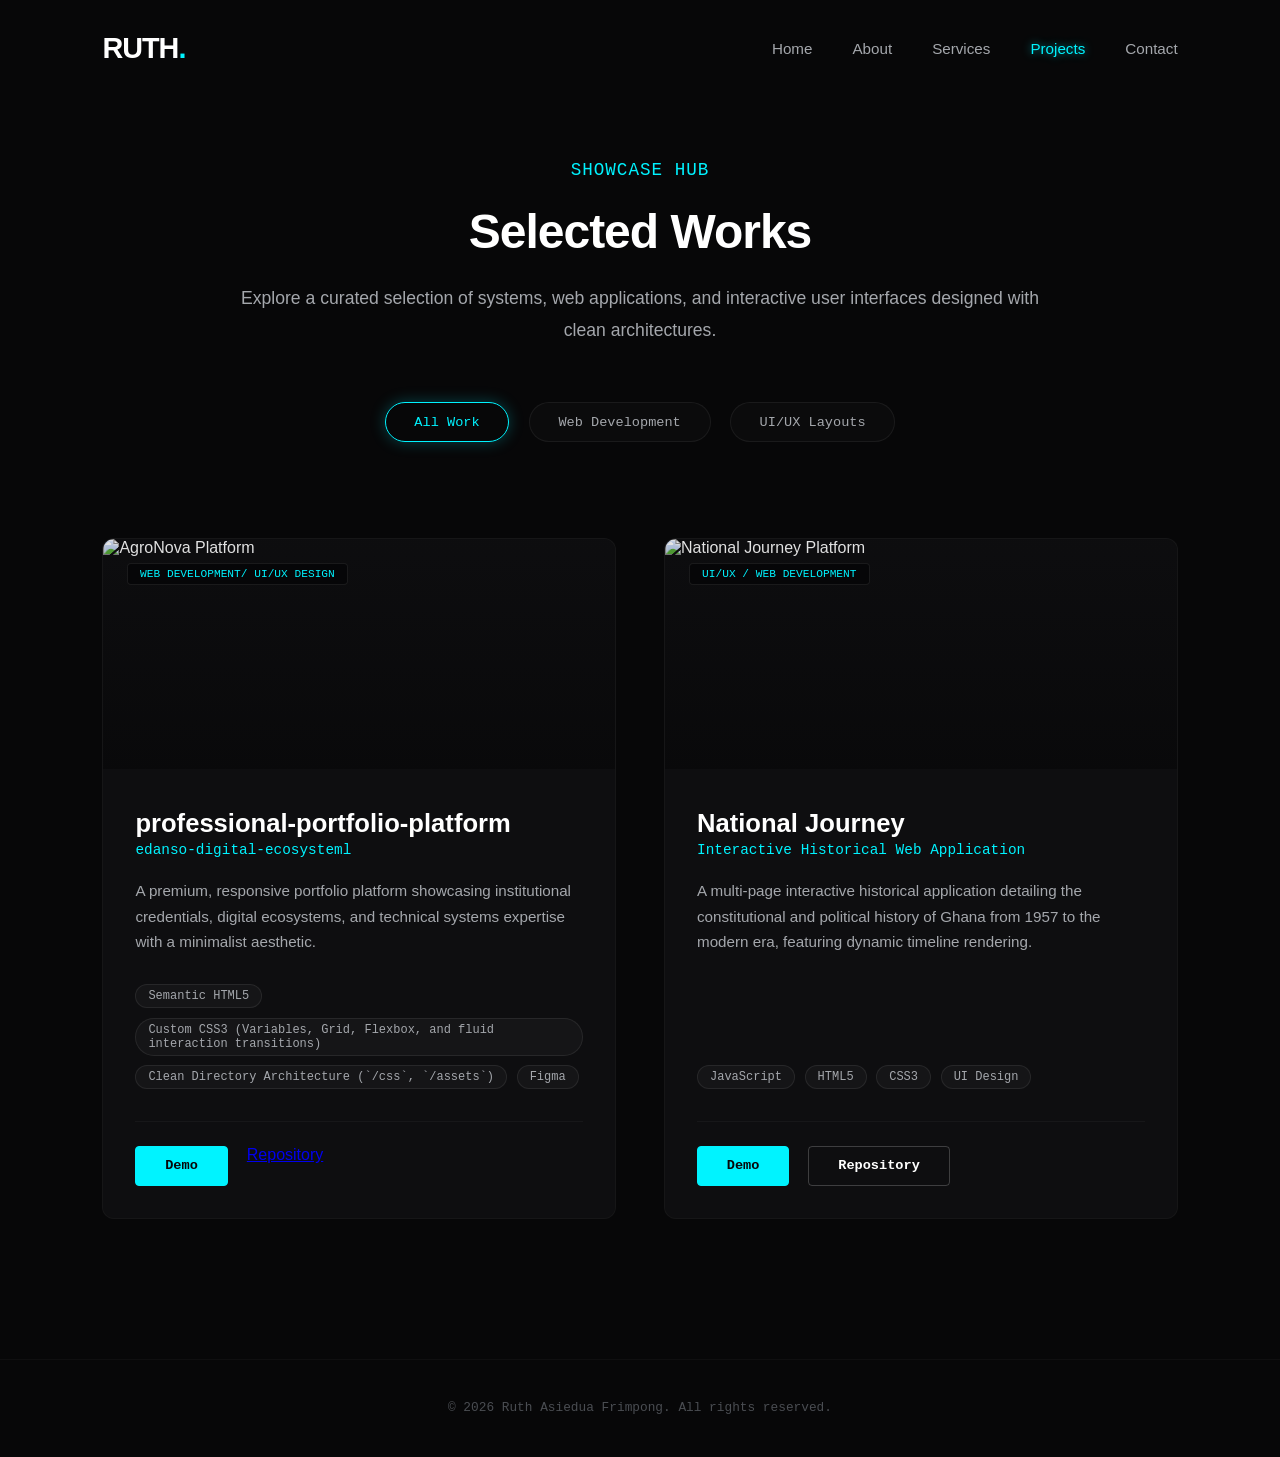
==== Portfolio/projects.html @ 40dd5fbd "Add files via upload" ====
<!DOCTYPE html>
<html lang="en">
<head>
    <meta charset="UTF-8">
    <meta name="viewport" content="width=device-width, initial-scale=1.0">
    <title>Portfolio Gallery | Ruth Asiedua Frimpong</title>
    <link rel="stylesheet" href="https://cdnjs.cloudflare.com/ajax/libs/font-awesome/6.4.0/css/all.min.css">
    <link rel="stylesheet" href="style.css">
</head>
<body class="bg-dark-portal">

    <nav class="portal-nav">
        <div class="nav-container">
            <a href="index.html" class="nav-logo">RUTH<span>.</span></a>
            <ul class="nav-links">
                <li><a href="index.html">Home</a></li>
                <li><a href="about.html">About</a></li>
                <li><a href="services.html">Services</a></li>
                <li><a href="projects.html" class="active">Projects</a></li>
                <li><a href="index.html#contact">Contact</a></li> </ul>
        </div>
    </nav>

    <section class="gallery-hero-banner">
        <div class="gallery-banner-content">
            <span class="subheading-accent">Showcase Hub</span>
            <h1 class="page-main-title">Selected Works</h1>
            <p class="banner-subtext">Explore a curated selection of systems, web applications, and interactive user interfaces designed with clean architectures.</p>
            
            <div class="filter-controls-row">
                <button class="filter-btn active" data-filter="all">All Work</button>
                <button class="filter-btn" data-filter="fullstack">Web Development</button>
                <button class="filter-btn" data-filter="uiux">UI/UX Layouts</button>
            </div>
        </div>
    </section>

    <section class="gallery-grid-container">
        <div class="portfolio-display-grid" id="portfolioGrid">
            
            <div class="gallery-project-card" data-category="fullstack">
                <div class="gallery-card-image">
                    <img src="/img/Screenshot 2026-06-18 155500.png" alt="AgroNova Platform">
                    <div class="card-image-overlay">
                        <span class="cat-badge">Web Development/ UI/UX Design</span>
                    </div>
                </div>
                <div class="gallery-card-details">
                    <h3>professional-portfolio-platform</h3>
                    <h4>edanso-digital-ecosysteml</h4>
                    <p>A premium, responsive portfolio platform showcasing institutional credentials, digital ecosystems, and technical systems expertise with a minimalist aesthetic.</p>


                    <div class="card-tech-row">
                        <span class="tech-pill">Semantic HTML5</span>
                        <span class="tech-pill">Custom CSS3 (Variables, Grid, Flexbox, and fluid interaction transitions)</span>
                    
                        <span class="tech-pill">Clean Directory Architecture (`/css`, `/assets`)</span>
                        <span class="tech-pill">Figma</span>
                    </div>
                    
                    <div class="gallery-card-actions">
                        <a href="https://edansoport.netlify.app/" class="proj-btn btn-demo">Demo</a>
                        <a href="https://github.com/raf-stacks/E-danso">    Repository</a>
                    </div>
                </div>
            </div>

            <div class="gallery-project-card" data-category="uiux">
                <div class="gallery-card-image">
                    <img src="/img/Screenshot 2026-06-18 153924.png" alt="National Journey Platform">
                    <div class="card-image-overlay">
                        <span class="cat-badge">UI/UX / Web Development</span>
                    </div>
                </div>
                <div class="gallery-card-details">
                    <h3>National Journey</h3>
                    <h4>Interactive Historical Web Application</h4>
                    <p>A multi-page interactive historical application detailing the constitutional and political history of Ghana from 1957 to the modern era, featuring dynamic timeline rendering.</p>
                    
                    <div class="card-tech-row">
                        <span class="tech-pill">JavaScript</span>
                        <span class="tech-pill">HTML5</span>
                        <span class="tech-pill">CSS3</span>
                        <span class="tech-pill">UI Design</span>
                    </div>
                    
                    <div class="gallery-card-actions">
                        <a href="https://patiotism.netlify.app/" class="proj-btn btn-demo">Demo</a>
                        <a href="https://github.com/raf-stacks/National-Symbols" class="proj-btn btn-repo">Repository</a>
                    </div>
                </div>
            </div>

            </div>
    </section>

    <footer class="portal-footer">
        <p>&copy; 2026 Ruth Asiedua Frimpong. All rights reserved.</p>
    </footer>

    <script src="gallery.js"></script>
</body>
</html>
---- Portfolio/style.css ----
html {
    scroll-behavior: smooth;
    /* keep any other existing root properties here */
}

/* Core Configurations */
:root {
    --bg-dark: #070708;
    --text-white: #ffffff;
    --text-muted: #a4a7ac;
    --neon-cyan: #00f3ff;
    --font-sans: 'Inter', sans-serif;
    --font-mono: 'JetBrains Mono', monospace;
    
}

* {
    margin: 0;
    padding: 0;
    box-sizing: border-box;
}

body {
    background-color: var(--bg-dark);
    color: var(--text-white);
    font-family: var(--font-sans);
    overflow-x: hidden;
}

/* Persistent Header Styling */
header {
    position: fixed;
    top: 0;
    left: 0;
    width: 100%;
    padding: 1.5rem 8%;
    background: rgba(7, 7, 8, 0.9);
    backdrop-filter: blur(12px);
    z-index: 100;
    border-bottom: 1px solid rgba(255, 255, 255, 0.05);
}

nav {
    display: flex;
    justify-content: space-between;
    align-items: center;
}

.logo {
    font-family: var(--font-mono);
    color: #ff3344;
    font-weight: 700;
    font-size: 1.2rem;
    letter-spacing: 1px;
}

nav ul {
    display: flex;
    list-style: none;
    gap: 2.5rem;
}

nav ul li a {
    text-decoration: none;
    color: var(--text-muted);
    font-weight: 500;
    font-size: 0.95rem;
    transition: color 0.3s ease;
}

nav ul li a:hover, nav ul li a.active {
    color: var(--neon-cyan);
    text-shadow: 0 0 8px rgba(0, 243, 255, 0.6);
}







.portal-nav {
    position: absolute;
    top: 0;
    left: 0;
    width: 100%;
    z-index: 100;
    padding: 2rem 8%;
    background: transparent;
}

.nav-container {
    display: flex;
    justify-content: space-between;
    align-items: center;
    max-width: 1200px;
    margin: 0 auto;
    width: 100%;
}

.nav-logo {
    font-family: var(--font-sans);
    font-weight: 800;
    font-size: 1.8rem;
    letter-spacing: -1px;
    color: var(--text-white);
    text-decoration: none;
}

.nav-logo span {
    color: var(--neon-cyan);
}

.nav-links {
    display: flex;
    list-style: none;
    gap: 2.5rem;
    margin: 0;
    padding: 0;
}

.nav-links a {
    text-decoration: none;
    color: var(--text-muted);
    font-weight: 500;
    font-size: 0.95rem;
    transition: color 0.3s ease;
}

.nav-links a:hover, 
.nav-links a.active {
    color: var(--neon-cyan);
    text-shadow: 0 0 8px rgba(0, 243, 255, 0.6);
}














/* Two-Column Main Hero Grid */
.hero {
    min-height: 100vh;
    display: flex;
    align-items: center;
    padding: 0 8%;
    padding-top: 80px;
}

.hero-container {
    display: grid;
    grid-template-columns: 1.1fr 0.9fr;
    gap: 4rem;
    width: 100%;
    align-items: center;
}

/* Left Content Column Layout */
.hero-text-column .greeting {
    font-family: var(--font-mono);
    color: var(--text-white);
    font-size: 1.2rem;
    display: block;
    margin-bottom: 0.5rem;
}

.hero-text-column h1 {
    font-size: 3.2rem;
    font-weight: 700;
    line-height: 1.2;
    margin-bottom: 0.5rem;
}

.hero-text-column h2 {
    font-size: 2.2rem;
    color: var(--neon-cyan);
    font-weight: 600;
    margin-bottom: 1.5rem;
    text-shadow: 0 0 15px rgba(0, 243, 255, 0.3);
}

.hero-intro {
    color: var(--text-muted);
    font-size: 1.05rem;
    max-width: 520px;
    line-height: 1.7;
    margin-bottom: 2rem;
}

/* Clean Social Icon Circle Actions */
.social-icons {
    display: flex;
    gap: 1.2rem;
    margin-bottom: 2.5rem;
}

.social-icons a {
    width: 45px;
    height: 45px;
    background: rgba(0, 243, 255, 0.1);
    border: 1px solid rgba(0, 243, 255, 0.3);
    border-radius: 50%;
    display: flex;
    justify-content: center;
    align-items: center;
    color: var(--neon-cyan);
    text-decoration: none;
    font-size: 1.1rem;
    transition: all 0.3s ease;
}

.social-icons a:hover {
    transform: scale(1.1);
    background: var(--neon-cyan);
    color: var(--bg-dark);
    box-shadow: 0 0 15px var(--neon-cyan);
}




.btn {
    padding: 0.9rem 2rem;
    font-family: var(--font-mono);
    font-weight: 700;
    letter-spacing: 1px;
    text-decoration: none;
    text-align: center;
    border-radius: 4px;
    transition: all 0.3s ease;
    font-size: 0.9rem;
}

.btn-primary {
    border: 2px solid var(--neon-cyan);
    color: var(--neon-cyan);
    background: transparent;
    box-shadow: inset 0 0 0 0 var(--neon-cyan);
}

.btn-primary:hover {
    box-shadow: inset 0 0 20px rgba(0, 243, 255, 0.2), 0 0 15px rgba(0, 243, 255, 0.4);
    background: rgba(0, 243, 255, 0.05);
}

.btn-secondary {
    border: 2px solid var(--neon-cyan);
    color: var(--neon-cyan);
    background: transparent;
}

.btn-secondary:hover {
    box-shadow: inset 0 0 20px rgba(0, 243, 255, 0.2), 0 0 15px rgba(0, 243, 255, 0.4);
    background: rgba(0, 243, 255, 0.05);
}

/* Right Side Animation Canvas Mechanics */
.hero-animation-column {
    position: relative;
    width: 100%;
    height: 500px;
    display: flex;
    justify-content: center;
    align-items: center;
}

.floating-canvas {
    position: relative;
    width: 100%;
    height: 100%;
}

.tech-icon {
    position: absolute;
    font-size: 2.8rem;
    opacity: 0.75;
    filter: drop-shadow(0 4px 10px rgba(0, 0, 0, 0.5));
}

/* Pure CSS Floating Movement Presets */
@keyframes fluidFloatY {
    0%, 100% { transform: translateY(0) rotate(0deg); }
    50% { transform: translateY(-25px) rotate(8deg); }
}

@keyframes fluidFloatX {
    0%, 100% { transform: translateX(0) rotate(0deg); }
    50% { transform: translateX(20px) rotate(-8deg); }
}

/* Individual Icon Relative Grid Placements & Delays */
.float-item-1  { top: 10%; left: 15%;  animation: fluidFloatY 6s ease-in-out infinite; }
.float-item-2  { top: 12%; right: 20%; animation: fluidFloatX 7s ease-in-out infinite 0.5s; }
.float-item-3  { top: 35%; left: 40%;  animation: fluidFloatY 5.5s ease-in-out infinite 1s; font-size: 3.5rem; }
.float-item-4  { top: 55%; left: 10%;  animation: fluidFloatX 8s ease-in-out infinite; font-size: 3.2rem; }
.float-item-5  { top: 30%; right: 10%; animation: fluidFloatY 6.5s ease-in-out infinite 1.5s; }
.float-item-6  { bottom: 15%; left: 30%; animation: fluidFloatX 7.5s ease-in-out infinite 0.2s; }
.float-item-7  { bottom: 20%; right: 25%; animation: fluidFloatY 6s ease-in-out infinite 0.8s; }
.float-item-8  { top: 5%; left: 55%;  animation: fluidFloatX 9s ease-in-out infinite 1.2s; }
.float-item-9  { bottom: 35%; left: 15%; animation: fluidFloatY 5s ease-in-out infinite 0.3s; }
.float-item-10 { bottom: 40%; right: 35%; animation: fluidFloatX 8.5s ease-in-out infinite 2s; }
.float-item-11 { top: 50%; right: 15%; animation: fluidFloatY 7s ease-in-out infinite 0.4s; }
.float-item-12 { bottom: 5%; left: 60%;  animation: fluidFloatX 6.2s ease-in-out infinite 1.1s; }
.float-item-13 { bottom: 8%; left: 5%;   animation: fluidFloatY 8s ease-in-out infinite 0.7s; }

/* Responsive Adaptations for Smaller Viewports */
@media (max-width: 992px) {
    .hero-container {
        grid-template-columns: 1fr;
        gap: 2rem;
        text-align: center;
    }
    .hero-text-column {
        display: flex;
        flex-direction: column;
        align-items: center;
    }
    .social-icons, .cta-buttons {
        justify-content: center;
        margin-left: auto;
        margin-right: auto;
    }
    .hero-animation-column {
        height: 350px;
    }
    .tech-icon {
        font-size: 2.2rem;
    }
}















/* ==========================================================================
   ABOUT & SKILLS SPLIT INTERFACE STYLES
   ========================================================================== */

.about-section-container {
    padding: 120px 8% 100px 8%;
    background-color: #070708;
    border-top: 1px solid rgba(255, 255, 255, 0.03);
    position: relative;
}

.section-title {
    font-size: 3rem;
    text-align: center;
    font-family: var(--font-sans);
    font-weight: 700;
    margin-bottom: 4rem;
    letter-spacing: -1px;
}

/* Master Grid Separation */
.about-grid-wrapper {
    display: grid;
    grid-template-columns: 1.1fr 0.9fr;
    gap: 6rem;
    align-items: start;
}

/* Sub-label Accents */
.subheading-accent {
    font-family: var(--font-mono);
    color: var(--neon-cyan);
    font-size: 1.1rem;
    display: block;
    margin-bottom: 1.5rem;
    text-transform: uppercase;
    letter-spacing: 1px;
}

/* Left Narrative Column Custom Layouts */
.profile-headline {
    font-size: 2.2rem;
    font-weight: 600;
    line-height: 1.3;
    margin-bottom: 1.5rem;
    color: var(--text-white);
}

.profile-bio {
    color: var(--text-muted);
    font-size: 1.05rem;
    line-height: 1.8;
    margin-bottom: 2.5rem;
}

.metadata-profile-list {
    list-style: none;
    margin-bottom: 3.5rem;
}

.metadata-profile-list li {
    font-size: 1.05rem;
    margin-bottom: 1rem;
    color: var(--text-muted);
}

.metadata-profile-list li strong {
    color: var(--text-white);
    font-family: var(--font-mono);
    margin-right: 0.5rem;
    font-weight: 400;
}

/* Action Trigger Component Layouts */
.about-action-links {
    display: flex;
    align-items: center;
    gap: 1.5rem;
}

.action-btn {
    padding: 0.9rem 1.8rem;
    font-family: var(--font-mono);
    font-size: 0.85rem;
    font-weight: 700;
    text-decoration: none;
    border-radius: 4px;
    transition: all 0.3s cubic-bezier(0.25, 0.8, 0.25, 1);
    display: inline-flex;
    align-items: center;
    gap: 10px;
}

.btn-outline-download {
    border: 1px solid rgba(255, 255, 255, 0.4);
    color: var(--text-white);
    background: transparent;
}

.btn-outline-download:hover {
    border-color: var(--text-white);
    background: rgba(255, 255, 255, 0.03);
}

.btn-neon-readmore {
    background: var(--neon-cyan);
    color: var(--bg-dark);
    border: 1px solid var(--neon-cyan);
    box-shadow: 0 4px 14px rgba(0, 243, 255, 0.2);
}

.btn-neon-readmore:hover {
    background: transparent;
    color: var(--neon-cyan);
    box-shadow: 0 0 20px rgba(0, 243, 255, 0.4);
}

/* Right Skills Matrix Column Custom Layouts */
.skills-tier-block {
    margin-bottom: 2.5rem;
}

.skills-tier-block h4 {
    font-size: 1.3rem;
    color: var(--text-white);
    margin-bottom: 1.2rem;
    font-weight: 600;
}

.skills-icon-row {
    display: flex;
    flex-wrap: wrap;
    gap: 1.5rem;
}

/* High-End Tech Badge Elements & Label Tooltips */
.tech-badge {
    position: relative;
    width: 65px;
    height: 65px;
    background: #111113;
    border: 1px solid rgba(255, 255, 255, 0.03);
    border-radius: 8px;
    display: flex;
    justify-content: center;
    align-items: center;
    cursor: pointer;
    transition: all 0.3s ease;
}

.tech-badge i {
    font-size: 2.2rem;
    color: #4a4d52; /* Set to monochrome gray initial baseline state */
    transition: all 0.3s cubic-bezier(0.25, 0.8, 0.25, 1);
}

/* Hover Tooltip Text Assembly */
.tech-badge::after {
    content: attr(data-name);
    position: absolute;
    bottom: -32px;
    left: 50%;
    transform: translateX(-50%) translateY(5px);
    background: #1c1c1f;
    color: var(--text-white);
    font-family: var(--font-mono);
    font-size: 0.75rem;
    padding: 4px 8px;
    border-radius: 4px;
    border: 1px solid rgba(255, 255, 255, 0.08);
    white-space: nowrap;
    opacity: 0;
    pointer-events: none;
    transition: all 0.25s ease;
    z-index: 10;
}

/* Active Hover Transitions */
.tech-badge:hover {
    transform: translateY(-4px);
    background: #161619;
    border-color: rgba(255, 255, 255, 0.1);
}

.tech-badge:hover::after {
    opacity: 1;
    transform: translateX(-50%) translateY(0);
}

/* ==========================================================================
   EXPLICIT TECH AUTHENTIC BRAND COLOR TRANSITIONS ON HOVER
   ========================================================================== */
.tech-badge:hover i.devicon-html5-plain { color: #E34F26; }
.tech-badge:hover i.devicon-css3-plain { color: #1572B6; }
.tech-badge:hover i.devicon-javascript-plain { color: #F7DF1E; }
.tech-badge:hover i.devicon-react-original { color: #61DAFB; filter: drop-shadow(0 0 8px rgba(97,218,251,0.4)); }
.tech-badge:hover i.devicon-typescript-plain { color: #3178C6; }
.tech-badge:hover i.devicon-bootstrap-plain { color: #7952B3; }
.tech-badge:hover i.devicon-python-plain { color: #3776AB; }
.tech-badge:hover i.devicon-azuresqldatabase-plain { color: #0078D4; }
.tech-badge:hover i.devicon-mongodb-plain { color: #47A248; }
.tech-badge:hover i.devicon-java-plain { color: #007396; }
.tech-badge:hover i.devicon-amazonwebservices-plain-wordmark { color: #FF9900; }
.tech-badge:hover i.devicon-figma-plain { color: #F24E1E; }
.tech-badge:hover i.devicon-git-plain { color: #F05032; }


/* Responsive Media Configurations */
@media (max-width: 992px) {
    .about-grid-wrapper {
        grid-template-columns: 1fr;
        gap: 4rem;
    }
    .section-title {
        font-size: 2.5rem;
        margin-bottom: 2rem;
    }
}




















/* ==========================================================================
   PREMIUM GLASSMORPHISM SERVICES STYLES
   ========================================================================== */

.services-section-container {
    padding: 120px 8% 120px 8%;
    background-color: #0b0b0d; /* Dark background to shift from the previous block */
    position: relative;
}

.services-grid-wrapper {
    display: grid;
    grid-template-columns: repeat(auto-fit, minmax(320px, 1fr));
    gap: 2.5rem;
    margin-bottom: 4rem;
}

/* Premium Card Architecture */
.service-premium-card {
    background: rgba(22, 22, 25, 0.7);
    backdrop-filter: blur(8px);
    -webkit-backdrop-filter: blur(8px);
    border: 1px solid rgba(255, 255, 255, 0.03);
    padding: 3rem 2.5rem;
    border-radius: 12px;
    position: relative;
    overflow: hidden;
    display: flex;
    flex-direction: column;
    align-items: flex-start; /* Hard left-alignment */
    transition: all 0.4s cubic-bezier(0.25, 0.8, 0.25, 1);
}

/* Icon Treatments */
.service-icon-holder {
    font-size: 2rem;
    color: var(--neon-cyan);
    margin-bottom: 1.5rem;
    display: flex;
    align-items: center;
    justify-content: center;
    filter: drop-shadow(0 0 10px rgba(0, 243, 255, 0.2));
}

.service-premium-card h3 {
    font-size: 1.4rem;
    font-family: var(--font-sans);
    font-weight: 600;
    color: var(--text-white);
    margin-bottom: 1rem;
    letter-spacing: -0.5px;
}

.service-premium-card p {
    color: var(--text-muted);
    font-size: 0.95rem;
    line-height: 1.7;
    text-align: left; /* Left alignment for crisp typography */
}

/* Dynamic Interactive Underline Mechanics */
.card-neon-line {
    position: absolute;
    bottom: 0;
    left: 50%;
    width: 0;
    height: 3px;
    background: var(--neon-cyan);
    box-shadow: 0 0 12px var(--neon-cyan);
    transition: all 0.4s cubic-bezier(0.25, 0.8, 0.25, 1);
    transform: translateX(-50%);
}

/* Hover Transformations */
.service-premium-card:hover {
    transform: translateY(-8px);
    background: rgba(28, 28, 32, 0.8);
    border-color: rgba(0, 243, 255, 0.15);
    box-shadow: 0 15px 35px rgba(0, 0, 0, 0.4);
}

.service-premium-card:hover .card-neon-line {
    width: 100%;
}

/* Centered Button Position Styling */
.services-action-wrapper {
    display: flex;
    justify-content: center;
    width: 100%;
}




















/* ==========================================================================
   3D CAROUSEL PROJECTS STYLES
   ========================================================================== */

.projects-section-container {
    padding: 120px 8%;
    background-color: #070708;
    position: relative;
    overflow: hidden;
}

/* Slider Frame Constraint Setup */
.carousel-viewport {
    position: relative;
    max-width: 1000px;
    margin: 0 auto 4rem auto;
    height: 600px;
    display: flex;
    align-items: center;
    justify-content: center;
}

/* Flex Track Control */
.carousel-track {
    display: flex;
    width: 100%;
    height: 100%;
    position: relative;
    align-items: center;
    justify-content: center;
}

/* Individual Slide Architecture */
.project-slide {
    position: absolute;
    width: 100%;
    max-width: 680px;
    opacity: 0;
    transform: scale(0.85) translateY(30px);
    pointer-events: none;
    transition: all 0.5s cubic-bezier(0.4, 0, 0.2, 1);
    display: flex;
    flex-direction: column;
    align-items: center;
    z-index: 1;
}

/* Active Highlight Focus State */
.project-slide.active {
    opacity: 1;
    transform: scale(1) translateY(0);
    pointer-events: auto;
    z-index: 5;
}

/* Image Display Layer Treatments */
.project-image-wrapper {
    width: 100%;
    height: 340px;
    border-radius: 12px;
    overflow: hidden;
    border: 1px solid rgba(255, 255, 255, 0.05);
    box-shadow: 0 20px 40px rgba(0,0,0,0.6);
}

.project-image-wrapper img {
    width: 100%;
    height: 100%;
    object-fit: cover;
    transition: transform 0.5s ease;
}

.project-slide.active:hover .project-image-wrapper img {
    transform: scale(1.03);
}

/* Glassmorphism Details Wrapper Layout */
.project-details-card {
    background: rgba(22, 22, 25, 0.85);
    backdrop-filter: blur(12px);
    -webkit-backdrop-filter: blur(12px);
    border: 1px solid rgba(255, 255, 255, 0.04);
    border-radius: 12px;
    padding: 2.5rem;
    width: 90%;
    margin-top: -60px; /* Pulls the card over the image layer */
    box-shadow: 0 15px 35px rgba(0,0,0,0.4);
    text-align: center;
    z-index: 10;
}

.project-details-card h3 {
    font-size: 1.8rem;
    color: var(--text-white);
    margin-bottom: 0.3rem;
}

.project-details-card h4 {
    font-size: 0.95rem;
    color: var(--neon-cyan);
    font-family: var(--font-mono);
    margin-bottom: 1.5rem;
    font-weight: 400;
}

/* Clean Tech Pill Tags Layout */
.tech-pill-row {
    display: flex;
    justify-content: center;
    flex-wrap: wrap;
    gap: 0.6rem;
    margin-bottom: 2rem;
}

.tech-pill {
    background: rgba(255, 255, 255, 0.03);
    border: 1px solid rgba(255, 255, 255, 0.08);
    color: var(--text-muted);
    font-family: var(--font-mono);
    font-size: 0.75rem;
    padding: 4px 12px;
    border-radius: 20px;
    transition: all 0.3s ease;
}

.project-slide.active:hover .tech-pill {
    border-color: rgba(0, 243, 255, 0.2);
    color: var(--text-white);
}

/* Demo and Repo Button Rows */
.project-actions {
    display: flex;
    justify-content: center;
    gap: 1.2rem;
}

.proj-btn {
    padding: 0.7rem 1.8rem;
    font-family: var(--font-mono);
    font-size: 0.85rem;
    font-weight: 700;
    text-decoration: none;
    border-radius: 4px;
    transition: all 0.3s ease;
}

.btn-demo {
    background: var(--neon-cyan);
    color: var(--bg-dark);
    border: 1px solid var(--neon-cyan);
}

.btn-demo:hover {
    background: transparent;
    color: var(--neon-cyan);
    box-shadow: 0 0 15px rgba(0, 243, 255, 0.4);
}

.btn-repo {
    border: 1px solid rgba(255, 255, 255, 0.2);
    color: var(--text-white);
}

.btn-repo:hover {
    border-color: var(--text-white);
    background: rgba(255, 255, 255, 0.03);
}

/* Floating Navigation Control Arrows */
.nav-arrow {
    position: absolute;
    top: 50%;
    transform: translateY(-50%);
    width: 50px;
    height: 50px;
    background: rgba(22, 22, 25, 0.6);
    border: 1px solid rgba(255, 255, 255, 0.05);
    color: var(--text-white);
    border-radius: 50%;
    display: flex;
    justify-content: center;
    align-items: center;
    cursor: pointer;
    font-size: 1.1rem;
    z-index: 20;
    transition: all 0.3s ease;
}

.nav-arrow:hover {
    background: var(--bg-dark);
    border-color: var(--neon-cyan);
    color: var(--neon-cyan);
    box-shadow: 0 0 15px rgba(0, 243, 255, 0.3);
}

.prev-arrow { left: -20px; }
.next-arrow { right: -20px; }

.projects-action-wrapper {
    display: flex;
    justify-content: center;
    margin-top: 1rem;
}

/* Handle Mobile Scale Contraints */
@media (max-width: 768px) {
    .carousel-viewport { height: 520px; }
    .project-image-wrapper { height: 240px; }
    .project-details-card { padding: 1.5rem; margin-top: -40px; }
    .nav-arrow { width: 40px; height: 40px; font-size: 0.9rem; }
    .prev-arrow { left: 0px; }
    .next-arrow { right: 0px; }
}



















/* ==========================================================================
   PREMIUM CONTACT SECTION & FOOTER STYLES
   ========================================================================== */

.contact-section-container {
    padding: 120px 8%;
    background-color: #0b0b0d; /* Matching alternate background blocks */
    border-top: 1px solid rgba(255, 255, 255, 0.03);
    position: relative;
}

.contact-grid-wrapper {
    display: grid;
    grid-template-columns: 1fr 1fr;
    gap: 5rem;
    max-width: 1200px;
    margin: 0 auto;
    align-items: center;
}

/* Left Info Column Layout */
.contact-headline {
    font-size: 2.5rem;
    font-weight: 700;
    line-height: 1.3;
    margin-bottom: 1.5rem;
    color: var(--text-white);
}

.contact-subtext {
    color: var(--text-muted);
    font-size: 1.05rem;
    line-height: 1.8;
    margin-bottom: 3rem;
}

.contact-details-list {
    display: flex;
    flex-direction: column;
    gap: 2rem;
}

.contact-detail-item {
    display: flex;
    align-items: center;
    gap: 1.5rem;
}

.contact-detail-item i {
    font-size: 1.5rem;
    color: var(--neon-cyan);
    width: 50px;
    height: 50px;
    background: rgba(0, 243, 255, 0.05);
    border: 1px solid rgba(0, 243, 255, 0.1);
    border-radius: 8px;
    display: flex;
    justify-content: center;
    align-items: center;
    filter: drop-shadow(0 0 8px rgba(0, 243, 255, 0.1));
}

.contact-detail-item span {
    font-family: var(--font-mono);
    font-size: 0.8rem;
    color: var(--text-muted);
    text-transform: uppercase;
    display: block;
}

.contact-detail-item p {
    font-size: 1.1rem;
    color: var(--text-white);
    font-weight: 500;
}

/* Right Form Column Layout */
.contact-premium-form {
    background: rgba(22, 22, 25, 0.7);
    backdrop-filter: blur(8px);
    -webkit-backdrop-filter: blur(8px);
    border: 1px solid rgba(255, 255, 255, 0.03);
    padding: 3rem;
    border-radius: 12px;
    display: flex;
    flex-direction: column;
    gap: 1.8rem;
    box-shadow: 0 20px 40px rgba(0, 0, 0, 0.4);
}

.form-group {
    display: flex;
    flex-direction: column;
    gap: 0.6rem;
}

.form-group label {
    font-family: var(--font-mono);
    font-size: 0.85rem;
    color: var(--text-muted);
}

.form-group input,
.form-group textarea {
    background: #111113;
    border: 1px solid rgba(255, 255, 255, 0.08);
    padding: 1rem;
    border-radius: 6px;
    color: var(--text-white);
    font-family: var(--font-sans);
    font-size: 0.95rem;
    transition: all 0.3s ease;
}

/* Interactive Neon Focus Glow */
.form-group input:focus,
.form-group textarea:focus {
    outline: none;
    border-color: var(--neon-cyan);
    box-shadow: 0 0 12px rgba(0, 243, 255, 0.2);
    background: #161619;
}

/* Form Action Submit Button */
.btn-submit-contact {
    background: var(--neon-cyan);
    color: var(--bg-dark);
    border: 1px solid var(--neon-cyan);
    padding: 1rem;
    border-radius: 6px;
    font-family: var(--font-mono);
    font-weight: 700;
    font-size: 0.95rem;
    cursor: pointer;
    display: flex;
    justify-content: center;
    align-items: center;
    gap: 10px;
    transition: all 0.3s cubic-bezier(0.25, 0.8, 0.25, 1);
    box-shadow: 0 4px 14px rgba(0, 243, 255, 0.2);
    margin-top: 0.5rem;
}

.btn-submit-contact:hover {
    background: transparent;
    color: var(--neon-cyan);
    box-shadow: 0 0 20px rgba(0, 243, 255, 0.4);
}

/* CLEAN PORTAL FOOTER */
.portal-footer {
    padding: 2.5rem 8%;
    background-color: #070708;
    text-align: center;
    border-top: 1px solid rgba(255, 255, 255, 0.03);
}

.portal-footer p {
    font-family: var(--font-mono);
    font-size: 0.8rem;
    color: #4a4d52;
}

/* Responsive Adaptations */
@media (max-width: 992px) {
    .contact-grid-wrapper {
        grid-template-columns: 1fr;
        gap: 4rem;
    }
    .contact-premium-form {
        padding: 2rem;
    }
}


.contact-link {
    color: var(--text-white);
    text-decoration: none;
    transition: color 0.3s ease;
}

.contact-link:hover {
    color: var(--neon-cyan);
}























/* ==========================================================================
   DEDICATED ABOUT PAGE STYLES (COMBINED BLUEPRINT CONCEPT)
   ========================================================================== */

/* Page Framework Container Split */
.about-hero-profile {
    padding: 160px 8% 100px 8%;
    background-color: #070708;
}

.about-profile-grid {
    display: grid;
    grid-template-columns: 0.8fr 1.2fr;
    gap: 5rem;
    max-width: 1200px;
    margin: 0 auto;
    align-items: center;
}

/* Safet-Inspired Polygon Photo Mask Engineering */
.profile-frame-wrapper {
    position: relative;
    display: flex;
    justify-content: center;
    align-items: center;
}

.geometric-photo-mask {
    position: relative;
    width: 340px;
    height: 380px;
    clip-path: polygon(10% 0%, 100% 0%, 90% 100%, 0% 100%); /* Premium asymmetric shift styling */
    border-radius: 16px;
    overflow: hidden;
    box-shadow: 0 20px 40px rgba(0,0,0,0.5);
    z-index: 5;
}

.geometric-photo-mask img {
    width: 100%;
    height: 100%;
    object-fit: cover;
    transition: transform 0.6s cubic-bezier(0.25, 0.8, 0.25, 1);
}

.geometric-photo-mask:hover img {
    transform: scale(1.05);
}

/* Neon Backplate Shadow Glow Accent */
.photo-glow-backplate {
    position: absolute;
    top: 0;
    left: 0;
    width: 100%;
    height: 100%;
    border: 2px solid var(--neon-cyan);
    box-shadow: 0 0 25px rgba(0, 243, 255, 0.3);
    pointer-events: none;
    border-radius: 16px;
    z-index: -1;
}

/* Narrative Text Column Styles */
.story-main-title {
    font-size: 2.6rem;
    color: var(--text-white);
    line-height: 1.25;
    margin-bottom: 2rem;
    font-weight: 700;
    letter-spacing: -1px;
}

.story-paragraph {
    color: var(--text-muted);
    font-size: 1.05rem;
    line-height: 1.8;
    margin-bottom: 1.5rem;
}

.story-paragraph strong {
    color: var(--text-white);
}

/* Clean Jeferson-Style Minimal Social Grid Icons */
.about-social-row {
    display: flex;
    gap: 1.8rem;
    margin-top: 2.5rem;
}

.about-social-row a {
    font-size: 1.4rem;
    color: #4a4d52;
    transition: all 0.3s ease;
}

.about-social-row a:hover {
    color: var(--neon-cyan);
    transform: translateY(-3px);
    filter: drop-shadow(0 0 8px rgba(0, 243, 255, 0.5));
}

/* ==========================================================================
   GLOWING TRACK TIMELINE STYLES (SCALABLE & MODULAR)
   ========================================================================== */

.origins-path-container {
    padding: 100px 8% 140px 8%;
    background-color: #0b0b0d;
    border-top: 1px solid rgba(255, 255, 255, 0.03);
}

.timeline-header {
    text-align: center;
    margin-bottom: 6rem;
}

.timeline-header h2 {
    font-size: 2.5rem;
    color: var(--text-white);
    margin-top: 0.5rem;
}

/* The Core Path Track Wrapper */
.glowing-timeline-wrapper {
    position: relative;
    max-width: 850px;
    margin: 0 auto;
    display: flex;
    flex-direction: column;
    gap: 4rem;
}

/* Connecting Center Thread Line */
.timeline-center-thread {
    position: absolute;
    left: 35px;
    top: 10px;
    bottom: 10px;
    width: 2px;
    background: linear-gradient(to bottom, var(--neon-cyan), rgba(0, 243, 255, 0.05));
    box-shadow: 0 0 10px rgba(0, 243, 255, 0.2);
}

/* Individual Card Node Block Layout */
.timeline-milestone-node {
    position: relative;
    display: flex;
    align-items: start;
    padding-left: 80px; /* Leave space for the connecting point node indicator */
}

/* Connected Track Dot Marker Indicator */
.timeline-marker-dot {
    position: absolute;
    left: 27px;
    top: 30px;
    width: 18px;
    height: 18px;
    background: #0b0b0d;
    border: 3px solid var(--neon-cyan);
    border-radius: 50%;
    box-shadow: 0 0 10px var(--neon-cyan);
    z-index: 5;
    transition: all 0.3s ease;
}

/* Premium Asymmetric Detail Card Mechanics */
.timeline-content-glass {
    background: rgba(22, 22, 25, 0.6);
    backdrop-filter: blur(8px);
    -webkit-backdrop-filter: blur(8px);
    border: 1px solid rgba(255, 255, 255, 0.03);
    padding: 2.5rem;
    border-radius: 12px;
    width: 100%;
    transition: all 0.4s cubic-bezier(0.25, 0.8, 0.25, 1);
}

.milestone-date {
    font-family: var(--font-mono);
    color: var(--neon-cyan);
    font-size: 0.8rem;
    text-transform: uppercase;
    letter-spacing: 1px;
    display: block;
    margin-bottom: 0.5rem;
}

.timeline-content-glass h3 {
    font-size: 1.4rem;
    color: var(--text-white);
    margin-bottom: 1rem;
    font-weight: 600;
}

.timeline-content-glass p {
    color: var(--text-muted);
    font-size: 0.95rem;
    line-height: 1.7;
}

/* Dynamic Hover Visual Enhancements */
.timeline-milestone-node:hover .timeline-marker-dot {
    background: var(--neon-cyan);
    transform: scale(1.2);
}

.timeline-milestone-node:hover .timeline-content-glass {
    background: rgba(28, 28, 32, 0.8);
    border-color: rgba(0, 243, 255, 0.15);
    box-shadow: 0 15px 30px rgba(0,0,0,0.4);
    transform: translateX(5px);
}

/* Responsive Structural Re-allocations */
@media (max-width: 992px) {
    .about-profile-grid {
        grid-template-columns: 1fr;
        gap: 3.5rem;
    }
    .geometric-photo-mask {
        width: 100%;
        max-width: 340px;
    }
    .story-main-title {
        font-size: 2.1rem;
    }
}

@media (max-width: 768px) {
    .timeline-center-thread { left: 20px; }
    .timeline-marker-dot { left: 12px; }
    .timeline-milestone-node { padding-left: 50px; }
    .timeline-content-glass { padding: 1.8rem; }
}

























/* ==========================================================================
   DEDICATED SERVICES VIEW STYLES
   ========================================================================== */

.services-hero-banner {
    padding: 160px 8% 80px 8%;
    background-color: #070708;
    text-align: center;
}

.banner-content {
    max-width: 750px;
    margin: 0 auto;
}

.page-main-title {
    font-size: 3rem;
    color: var(--text-white);
    font-weight: 700;
    margin-top: 0.5rem;
    margin-bottom: 1.5rem;
    letter-spacing: -1px;
}

.banner-subtext {
    color: var(--text-muted);
    font-size: 1.1rem;
    line-height: 1.8;
}

/* Services Page Sub-Grid System */
.services-hub-container {
    padding: 60px 8% 100px 8%;
    background-color: #070708;
}

.services-hub-grid {
    display: grid;
    grid-template-columns: repeat(auto-fit, minmax(340px, 1fr));
    gap: 2.5rem;
    max-width: 1200px;
    margin: 0 auto;
}

.hub-service-card {
    background: rgba(22, 22, 25, 0.5);
    border: 1px solid rgba(255, 255, 255, 0.03);
    border-radius: 12px;
    padding: 2.5rem;
    transition: all 0.3s standard;
}

.hub-card-header {
    display: flex;
    align-items: center;
    gap: 1.2rem;
    margin-bottom: 1.5rem;
}

.hub-card-header i {
    font-size: 1.8rem;
    filter: drop-shadow(0 0 8px rgba(0, 243, 255, 0.15));
}

.hub-card-header h3 {
    font-size: 1.4rem;
    color: var(--text-white);
    font-weight: 600;
}

.hub-service-card p {
    color: var(--text-muted);
    font-size: 0.95rem;
    line-height: 1.7;
    margin-bottom: 2rem;
}

/* Checklist Items Inside Services Detail */
.service-spec-list {
    list-style: none;
    padding: 0;
    margin: 0;
    display: flex;
    flex-direction: column;
    gap: 0.8rem;
    border-top: 1px solid rgba(255, 255, 255, 0.04);
    padding-top: 1.5rem;
}

.service-spec-list li {
    font-family: var(--font-mono);
    font-size: 0.8rem;
    color: var(--text-white);
    display: flex;
    align-items: center;
    gap: 10px;
}

.service-spec-list li i {
    color: var(--neon-cyan);
    font-size: 0.85rem;
}

.hub-service-card:hover {
    border-color: rgba(0, 243, 255, 0.15);
    background: rgba(28, 28, 32, 0.7);
    transform: translateY(-5px);
}

/* Workflow Blocks Setup */
.workflow-process-section {
    padding: 100px 8% 140px 8%;
    background-color: #0b0b0d;
    border-top: 1px solid rgba(255, 255, 255, 0.03);
}

.workflow-header {
    text-align: center;
    margin-bottom: 5rem;
}

.workflow-header h2 {
    font-size: 2.5rem;
    color: var(--text-white);
    margin-top: 0.5rem;
}

.workflow-steps-wrapper {
    display: grid;
    grid-template-columns: repeat(auto-fit, minmax(280px, 1fr));
    gap: 3rem;
    max-width: 1200px;
    margin: 0 auto;
}

.workflow-step {
    position: relative;
    padding: 2rem;
}

.step-number {
    font-family: var(--font-mono);
    font-size: 3.5rem;
    font-weight: 800;
    color: rgba(0, 243, 255, 0.08);
    line-height: 1;
    margin-bottom: 1rem;
}

.workflow-step h4 {
    font-size: 1.2rem;
    color: var(--text-white);
    margin-bottom: 0.8rem;
    font-weight: 600;
}

.workflow-step p {
    color: var(--text-muted);
    font-size: 0.95rem;
    line-height: 1.7;
}

/* Responsiveness adjustments */
@media (max-width: 768px) {
    .page-main-title { font-size: 2.2rem; }
    .services-hero-banner { padding-top: 140px; }
}





























/* ==========================================================================
   UNIFORM PORTFOLIO PROJECTS GALLERY STYLES
   ========================================================================== */

.gallery-hero-banner {
    padding: 160px 8% 40px 8%;
    background-color: #070708;
    text-align: center;
}

.gallery-banner-content {
    max-width: 800px;
    margin: 0 auto;
}

/* Category Filter Menu Row Controls */
.filter-controls-row {
    display: flex;
    justify-content: center;
    gap: 1.2rem;
    margin-top: 3.5rem;
    margin-bottom: 1rem;
}

.filter-btn {
    background: rgba(255, 255, 255, 0.02);
    border: 1px solid rgba(255, 255, 255, 0.06);
    color: var(--text-muted);
    padding: 0.7rem 1.8rem;
    border-radius: 30px;
    font-family: var(--font-mono);
    font-size: 0.85rem;
    font-weight: 500;
    cursor: pointer;
    transition: all 0.3s ease;
}

.filter-btn:hover,
.filter-btn.active {
    background: transparent;
    color: var(--neon-cyan);
    border-color: var(--neon-cyan);
    box-shadow: 0 0 15px rgba(0, 243, 255, 0.25);
}

/* Portfolio Layout Display Grid */
.gallery-grid-container {
    padding: 40px 8% 140px 8%;
    background-color: #070708;
}

.portfolio-display-grid {
    display: grid;
    grid-template-columns: repeat(auto-fit, minmax(350px, 1fr));
    gap: 3rem;
    max-width: 1200px;
    margin: 0 auto;
}

/* Unified Project Card Architecture */
.gallery-project-card {
    background: rgba(22, 22, 25, 0.5);
    border: 1px solid rgba(255, 255, 255, 0.03);
    border-radius: 12px;
    overflow: hidden;
    display: flex;
    flex-direction: column;
    transition: all 0.4s cubic-bezier(0.25, 0.8, 0.25, 1);
}

.gallery-card-image {
    position: relative;
    width: 100%;
    height: 230px;
    overflow: hidden;
}

.gallery-card-image img {
    width: 100%;
    height: 100%;
    object-fit: cover;
    transition: transform 0.5s ease;
}

/* Category Badge Graphic Layer */
.card-image-overlay {
    position: absolute;
    top: 0;
    left: 0;
    width: 100%;
    height: 100%;
    background: linear-gradient(to bottom, rgba(7,7,8,0.1), rgba(7,7,8,0.7));
    padding: 1.5rem;
    display: flex;
    align-items: start;
}

.cat-badge {
    background: rgba(7, 7, 8, 0.85);
    border: 1px solid rgba(255,255,255,0.08);
    backdrop-filter: blur(4px);
    -webkit-backdrop-filter: blur(4px);
    color: var(--neon-cyan);
    font-family: var(--font-mono);
    font-size: 0.7rem;
    padding: 4px 12px;
    border-radius: 4px;
    text-transform: uppercase;
}

/* Detail Box Parameters */
.gallery-card-details {
    padding: 2.5rem 2rem 2rem 2rem;
    display: flex;
    flex-direction: column;
    flex-grow: 1;
}

.gallery-card-details h3 {
    font-size: 1.6rem;
    color: var(--text-white);
    margin-bottom: 0.3rem;
}

.gallery-card-details h4 {
    font-size: 0.9rem;
    color: var(--neon-cyan);
    font-family: var(--font-mono);
    margin-bottom: 1.2rem;
    font-weight: 400;
}

.gallery-card-details p {
    color: var(--text-muted);
    font-size: 0.95rem;
    line-height: 1.7;
    margin-bottom: 1.8rem;
}

.card-tech-row {
    display: flex;
    flex-wrap: wrap;
    gap: 0.6rem;
    margin-bottom: 2rem;
    margin-top: auto; /* Pushes the row elements cleanly to the card base */
}

/* Action Trigger Border Splices */
.gallery-card-actions {
    display: flex;
    gap: 1.2rem;
    border-top: 1px solid rgba(255,255,255,0.04);
    padding-top: 1.5rem;
}

/* Interactive Card Transformation Responses */
.gallery-project-card:hover {
    transform: translateY(-6px);
    border-color: rgba(0, 243, 255, 0.15);
    background: rgba(28, 28, 32, 0.5);
    box-shadow: 0 20px 40px rgba(0,0,0,0.4);
}

.gallery-project-card:hover .gallery-card-image img {
    transform: scale(1.04);
}

@media (max-width: 768px) {
    .filter-controls-row {
        flex-direction: column;
        gap: 0.8rem;
    }
}
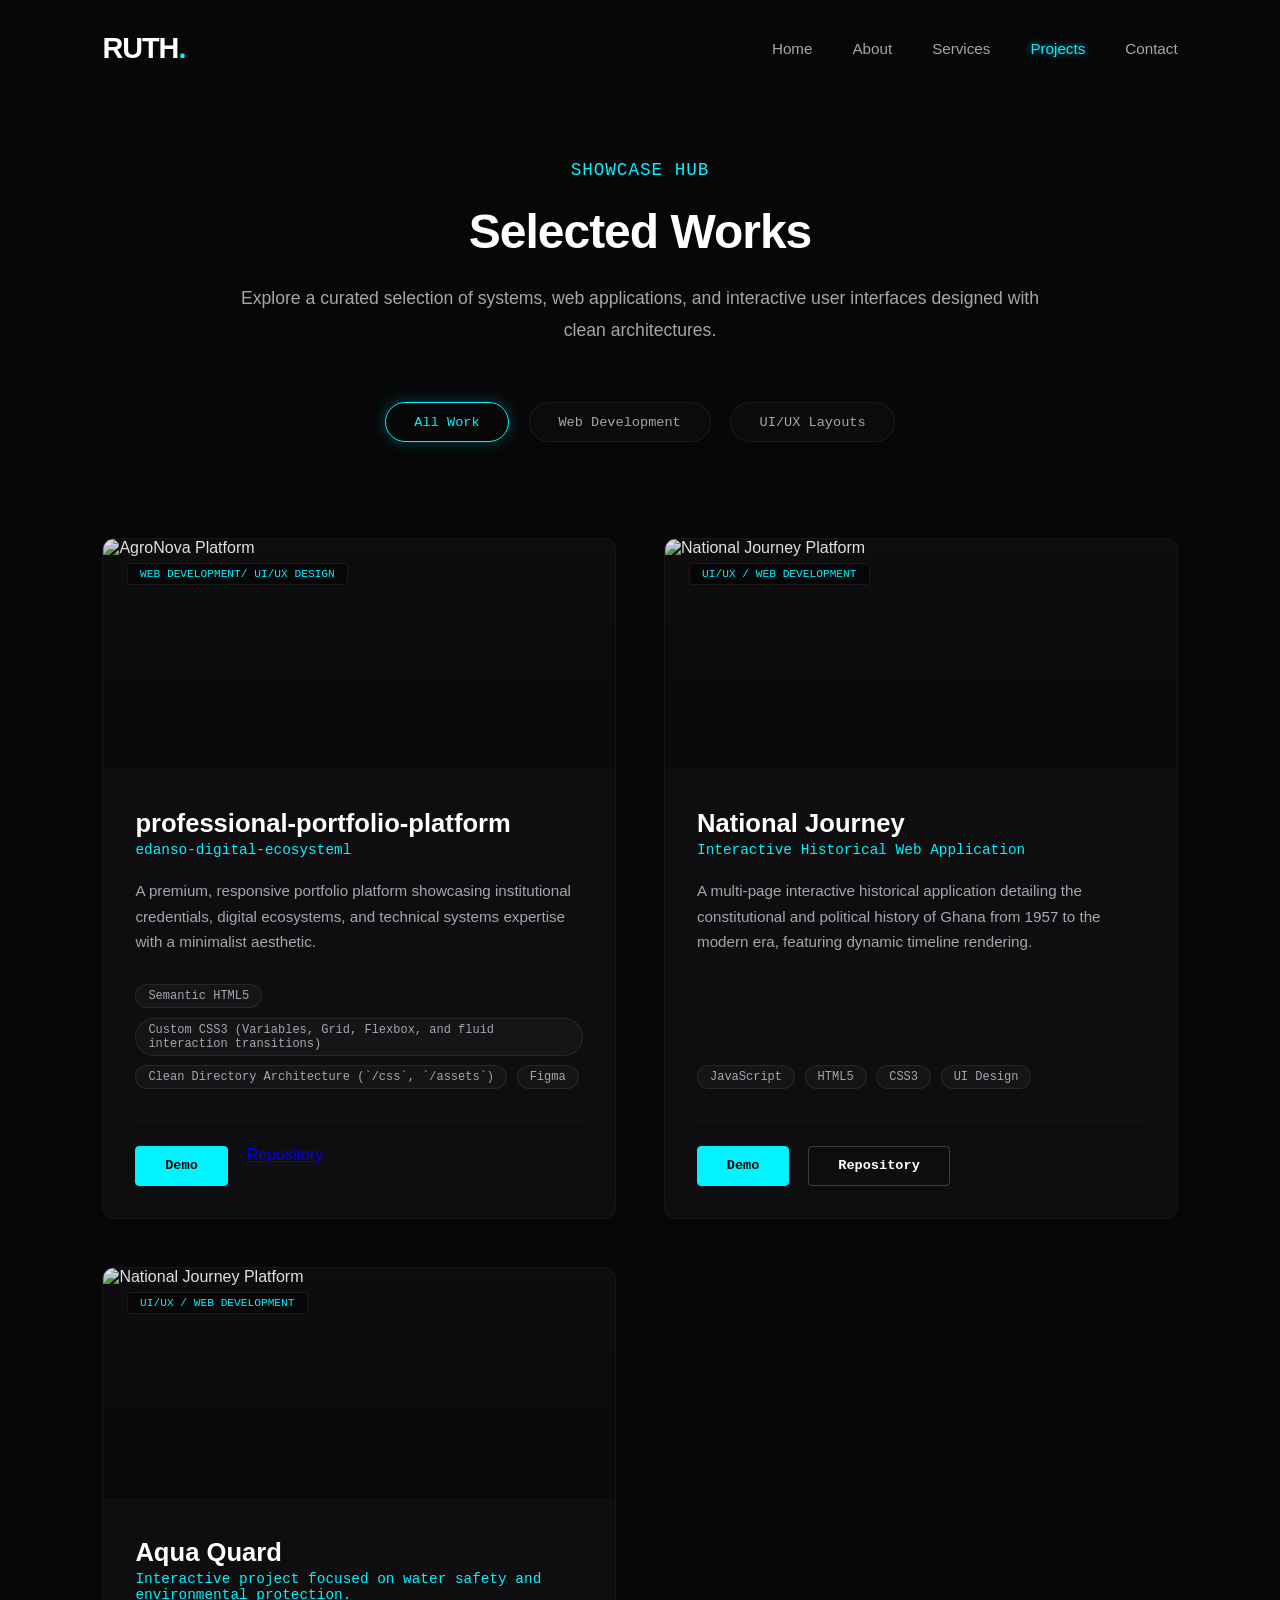
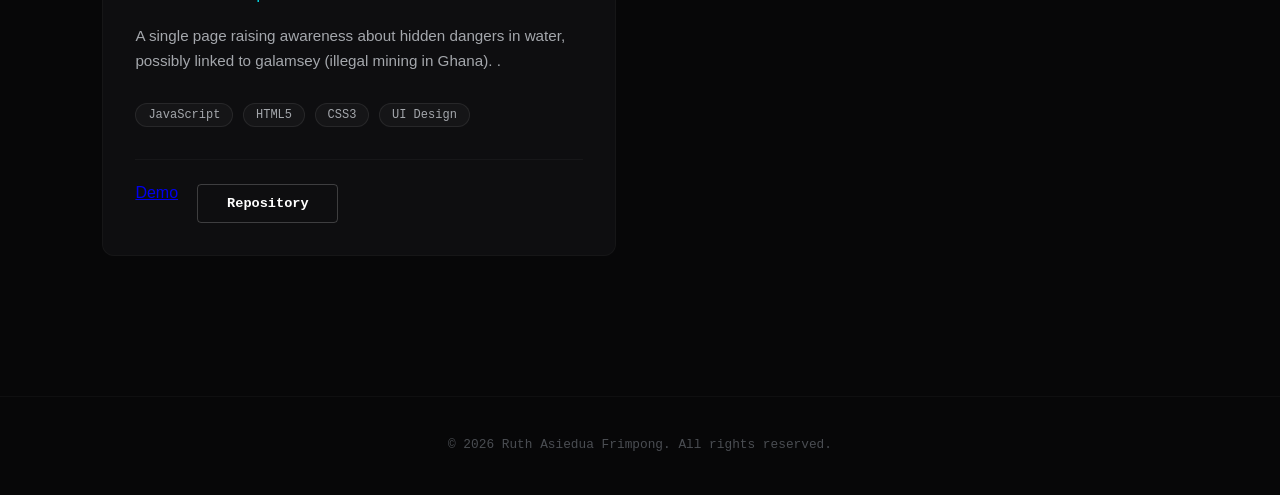
==== commit e6bd82e0: "Add Aqua Guard project to portfolio Added a new project card for 'Aqua Guard' focused on water safet" ====
--- a/Portfolio/projects.html
+++ b/Portfolio/projects.html
@@ -92,6 +92,40 @@
                 </div>
             </div>
 
+
+            <div class="gallery-project-card" data-category="uiux">
+                <div class="gallery-card-image">
+                    <img src="/img/Screenshot 2026-06-18 153924.png" alt="National Journey Platform">
+                    <div class="card-image-overlay">
+                        <span class="cat-badge">UI/UX / Web Development</span>
+                    </div>
+                </div>
+                <div class="gallery-card-details">
+                    <h3>Aqua Quard</h3>
+                    <h4>Interactive project focused on water safety and environmental protection.</h4>
+                    <p>A single page raising awareness about hidden dangers in water, possibly linked to galamsey (illegal mining in Ghana). .</p>
+                    
+                    <div class="card-tech-row">
+                        <span class="tech-pill">JavaScript</span>
+                        <span class="tech-pill">HTML5</span>
+                        <span class="tech-pill">CSS3</span>
+                        <span class="tech-pill">UI Design</span>
+                    </div>
+                    
+                    <div class="gallery-card-actions">
+                        <a href="https://aqua-guard-theta.vercel.app">Demo</a>
+                        <a href="https://github.com/raf-stacks/National-Symbols" class="proj-btn btn-repo">Repository</a>
+                    </div>
+                </div>
+            </div>
+
+
+
+
+
+
+            
+
             </div>
     </section>
 
@@ -101,4 +135,4 @@
 
     <script src="gallery.js"></script>
 </body>
-</html>+</html>
